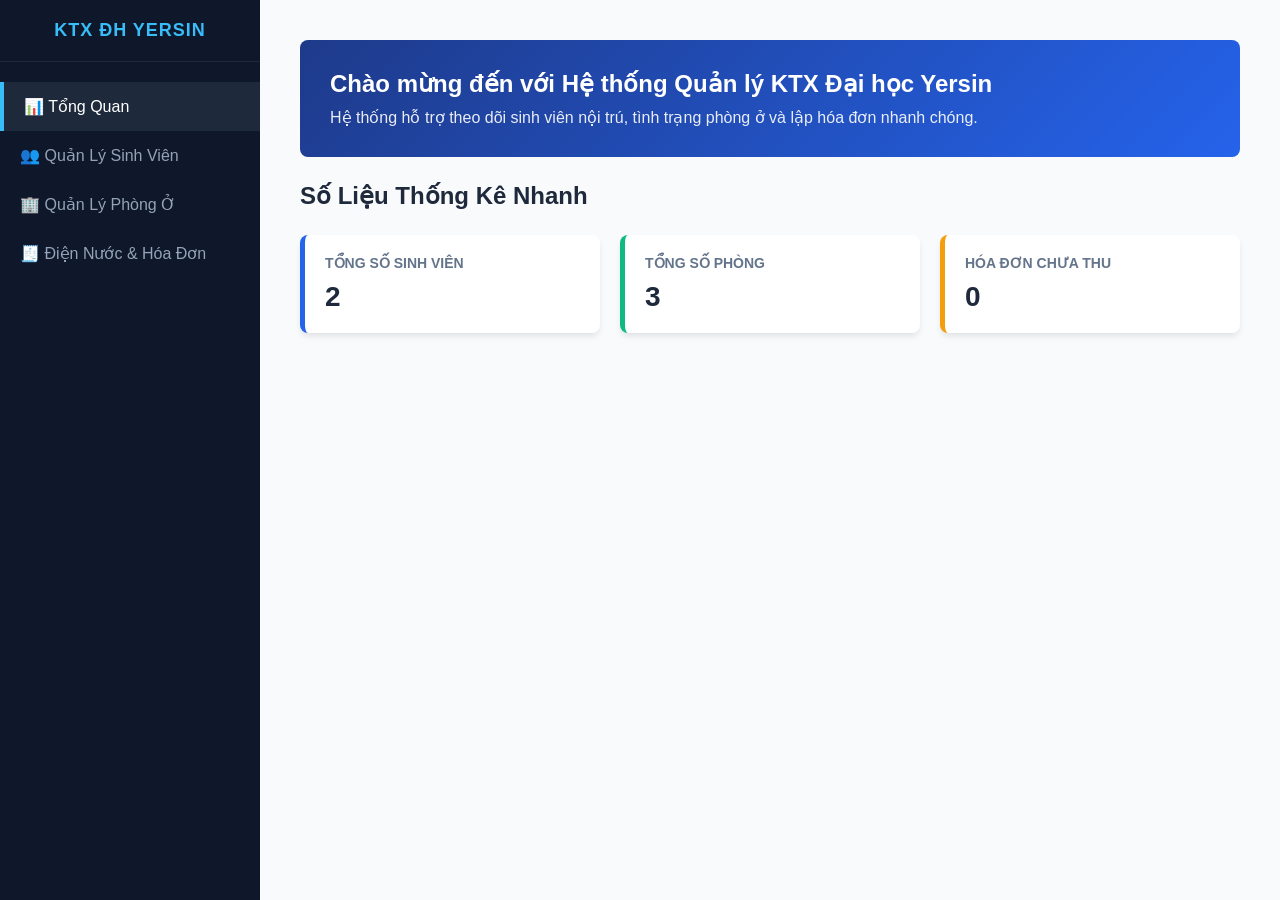
==== index.html @ ff1f4ce4 "giao dien ktx phien ban dau" ====
<!DOCTYPE html>
<html lang="vi">
<head>
    <meta charset="UTF-8">
    <meta name="viewport" content="width=device-width, initial-scale=1.0">
    <title>KTX Yersin - Tổng Quan Hệ Thống</title>
    <link rel="stylesheet" href="css/style.css">
    <style>
        .dashboard-grid {
            display: grid;
            grid-template-columns: repeat(auto-fit, minmax(250px, 1fr));
            gap: 20px;
            margin-top: 20px;
        }
        .card {
            background: #fff;
            padding: 20px;
            border-radius: 8px;
            box-shadow: 0 4px 6px -1px rgba(0, 0, 0, 0.1);
            border-left: 5px solid #2563eb;
        }
        .card-room { border-left-color: #10b981; }
        .card-bill { border-left-color: #f59e0b; }
        .card h3 { color: #64748b; font-size: 14px; text-transform: uppercase; margin-bottom: 10px; }
        .card p { font-size: 28px; font-weight: bold; color: #1e293b; }
        .welcome-box {
            background: linear-gradient(135deg, #1e3a8a, #2563eb);
            color: white;
            padding: 30px;
            border-radius: 8px;
            margin-bottom: 25px;
        }
    </style>
</head>
<body>

    <div class="sidebar">
        <div class="logo">
            <h3>KTX ĐH YERSIN</h3>
        </div>
        <ul>
            <li><a href="index.html" class="active">📊 Tổng Quan</a></li>
            <li><a href="sinhvien.html">👥 Quản Lý Sinh Viên</a></li>
            <li><a href="phong.html">🏢 Quản Lý Phòng Ở</a></li>
            <li><a href="hoadon.html">🧾 Điện Nước & Hóa Đơn</a></li>
        </ul>
    </div>

    <div class="main-content">
        <div class="welcome-box">
            <h2>Chào mừng đến với Hệ thống Quản lý KTX Đại học Yersin</h2>
            <p style="margin-top: 10px; opacity: 0.9;">Hệ thống hỗ trợ theo dõi sinh viên nội trú, tình trạng phòng ở và lập hóa đơn nhanh chóng.</p>
        </div>

        <div class="header">
            <h2>Số Liệu Thống Kê Nhanh</h2>
        </div>

        <div class="dashboard-grid">
            <div class="card">
                <h3>Tổng số sinh viên</h3>
                <p id="total-students">2</p>
            </div>
            <div class="card card-room">
                <h3>Tổng số phòng</h3>
                <p id="total-rooms">3</p>
            </div>
            <div class="card card-bill">
                <h3>Hóa đơn chưa thu</h3>
                <p id="unpaid-bills">1</p>
            </div>
        </div>
    </div>

    <script>
        // Đoạn code nhỏ tự động lấy số liệu từ LocalStorage hiển thị lên màn hình chính
        window.onload = function() {
            const sv = JSON.parse(localStorage.getItem("sinhVienData")) || [];
            const phong = JSON.parse(localStorage.getItem("phongData")) || [];
            const hoadon = JSON.parse(localStorage.getItem("hoaDonData")) || [];
            
            if(sv.length > 0) document.getElementById("total-students").innerText = sv.length;
            if(phong.length > 0) document.getElementById("total-rooms").innerText = phong.length;
            
            const unpaid = hoadon.filter(b => b.trangThai === "Chưa thanh toán").length;
            document.getElementById("unpaid-bills").innerText = unpaid;
        }
    </script>
</body>
</html>
---- css/style.css ----
/* Khởi tạo font chữ và định dạng cơ bản */
* {
    margin: 0;
    padding: 0;
    box-sizing: border-box;
    font-family: 'Segoe UI', Tahoma, Geneva, Verdana, sans-serif;
}

body {
    background-color: #f8fafc;
    color: #334155;
    display: flex;
}

/* 🏢 THIẾT KẾ SIDEBAR (THANH ĐIỀU HƯỚNG BÊN TRÁI) */
.sidebar {
    width: 260px;
    height: 100vh;
    background-color: #0f172a; /* Màu xanh đen sang trọng */
    color: #fff;
    position: fixed;
    top: 0;
    left: 0;
    padding: 20px 0;
}

.sidebar .logo {
    padding: 0 20px 20px 20px;
    border-bottom: 1px solid #1e293b;
    text-align: center;
}

.sidebar .logo h3 {
    font-size: 18px;
    letter-spacing: 1px;
    color: #38bdf8;
}

.sidebar ul {
    list-style: none;
    margin-top: 20px;
}

.sidebar ul li a {
    display: block;
    padding: 15px 20px;
    color: #94a3b8;
    text-decoration: none;
    font-weight: 500;
    transition: all 0.3s;
}

.sidebar ul li a:hover, 
.sidebar ul li a.active {
    color: #fff;
    background-color: #1e293b;
    border-left: 4px solid #38bdf8;
}

/* 🖥️ VÙNG NỘI DUNG CHÍNH (BÊN PHẢI) */
.main-content {
    margin-left: 260px; /* Nhường chỗ cho sidebar */
    padding: 40px;
    width: calc(100% - 260px);
    min-height: 100vh;
}

.header {
    margin-bottom: 25px;
}

.header h2 {
    font-size: 24px;
    color: #1e293b;
}

.header p {
    font-size: 14px;
    color: #64748b;
    margin-top: 5px;
}

/* 📊 THIẾT KẾ BẢNG DỮ LIỆU CHUẨN HIỆN ĐẠI */
.table-container {
    background: #fff;
    padding: 20px;
    border-radius: 8px;
    box-shadow: 0 4px 6px -1px rgba(0, 0, 0, 0.1);
}

.table-container h3 {
    margin-bottom: 15px;
    color: #1e293b;
}

table {
    width: 100%;
    border-collapse: collapse;
    margin-top: 10px;
    background: #fff;
}

th, td {
    padding: 12px 15px;
    text-align: left;
    border-bottom: 1px solid #e2e8f0;
}

th {
    background-color: #f1f5f9;
    color: #475569;
    font-weight: 600;
}

tr:hover {
    background-color: #f8fafc;
}

/* Ô nhập liệu tinh chỉnh chung */
input[type="text"], 
input[type="number"], 
input[type="month"], 
select {
    outline: none;
    transition: border-color 0.2s;
}

input:focus, select:focus {
    border-color: #38bdf8 !important;
    box-shadow: 0 0 0 3px rgba(56, 189, 248, 0.2);
}
/* 📱 TỐI ƯU GIAO DIỆN CHO ĐIỆN THOẠI (RESPONSIVE) */
@media (max-width: 768px) {
    body {
        flex-direction: column; /* Chuyển từ hàng ngang sang hàng dọc */
    }

    /* Đưa thanh menu lên trên cùng thay vì nằm bên trái */
    .sidebar {
        width: 100%;
        height: auto;
        position: relative;
        padding: 15px 0;
    }

    .sidebar ul {
        display: flex;
        flex-wrap: wrap;
        justify-content: center;
        margin-top: 10px;
    }

    .sidebar ul li a {
        padding: 8px 12px;
        font-size: 13px;
        border-left: none;
    }
    
    .sidebar ul li a:hover, 
    .sidebar ul li a.active {
        border-left: none;
        border-bottom: 3px solid #38bdf8; /* Đổi vạch xanh sang cạnh dưới */
    }

    /* Đẩy vùng nội dung rộng ra hết cỡ */
    .main-content {
        margin-left: 0;
        width: 100%;
        padding: 15px;
    }

    /* Các form nhập liệu xếp dọc lại cho dễ bấm */
    .form-group {
        display: block;
        margin-right: 0;
        width: 100%;
    }

    .form-group input, 
    .form-group select {
        width: 100% !important;
    }

    .btn-add {
        width: 100%;
        margin-top: 10px;
    }

    /* Giúp bảng dữ liệu có thể cuộn ngang nếu quá dài, không bị tràn màn hình */
    .table-container {
        overflow-x: auto;
    }
    
    table {
        min-width: 500px;
    }
}
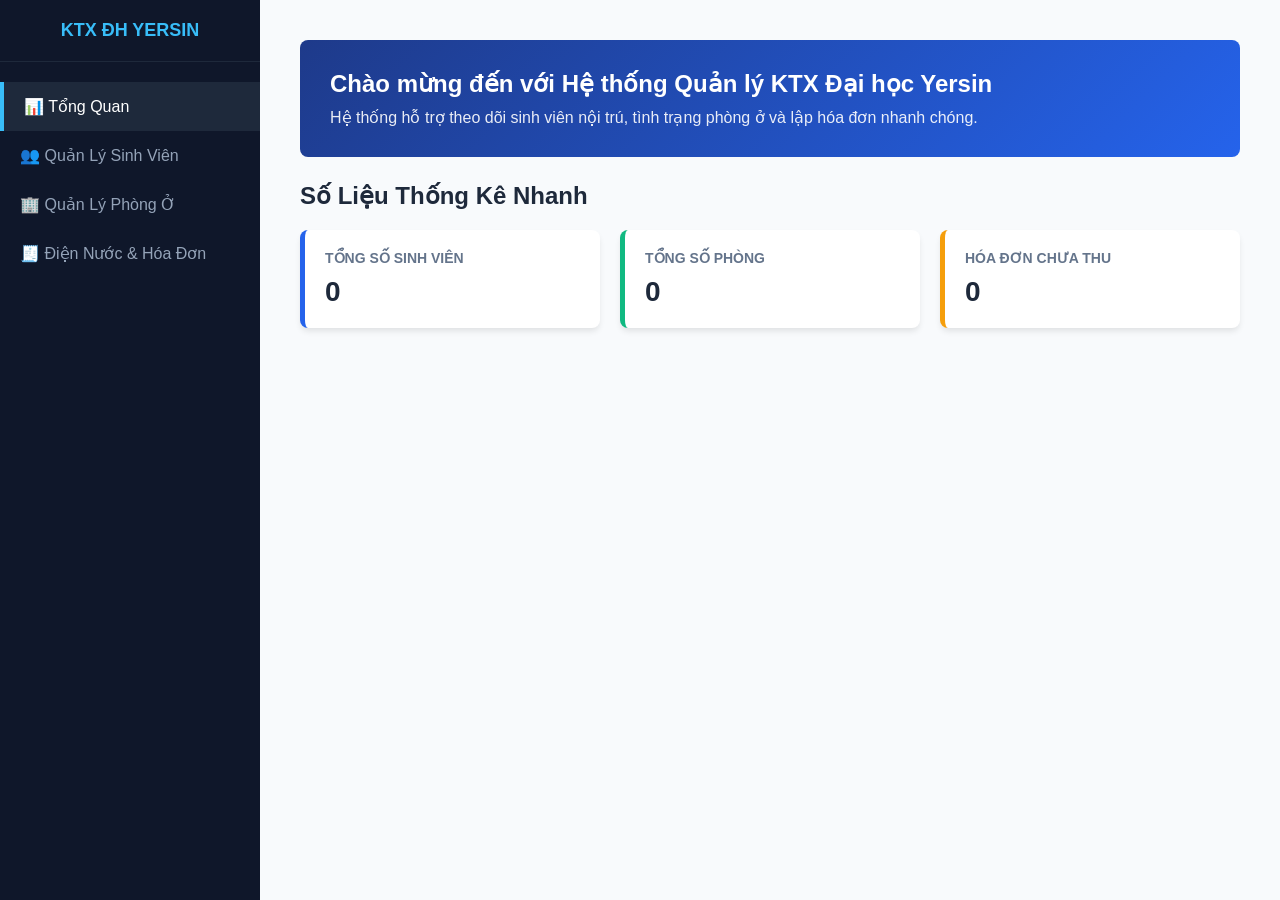
==== commit 1536ad6f: "tu dong cap nhat so thanh vien trong phong" ====
--- a/index.html
+++ b/index.html
@@ -33,11 +33,8 @@
     </style>
 </head>
 <body>
-
     <div class="sidebar">
-        <div class="logo">
-            <h3>KTX ĐH YERSIN</h3>
-        </div>
+        <div class="logo"><h3>KTX ĐH YERSIN</h3></div>
         <ul>
             <li><a href="index.html" class="active">📊 Tổng Quan</a></li>
             <li><a href="sinhvien.html">👥 Quản Lý Sinh Viên</a></li>
@@ -45,45 +42,35 @@
             <li><a href="hoadon.html">🧾 Điện Nước & Hóa Đơn</a></li>
         </ul>
     </div>
-
     <div class="main-content">
         <div class="welcome-box">
             <h2>Chào mừng đến với Hệ thống Quản lý KTX Đại học Yersin</h2>
             <p style="margin-top: 10px; opacity: 0.9;">Hệ thống hỗ trợ theo dõi sinh viên nội trú, tình trạng phòng ở và lập hóa đơn nhanh chóng.</p>
         </div>
-
-        <div class="header">
-            <h2>Số Liệu Thống Kê Nhanh</h2>
-        </div>
-
+        <div class="header"><h2>Số Liệu Thống Kê Nhanh</h2></div>
         <div class="dashboard-grid">
             <div class="card">
                 <h3>Tổng số sinh viên</h3>
-                <p id="total-students">2</p>
+                <p id="total-students">0</p>
             </div>
             <div class="card card-room">
                 <h3>Tổng số phòng</h3>
-                <p id="total-rooms">3</p>
+                <p id="total-rooms">0</p>
             </div>
             <div class="card card-bill">
                 <h3>Hóa đơn chưa thu</h3>
-                <p id="unpaid-bills">1</p>
+                <p id="unpaid-bills">0</p>
             </div>
         </div>
     </div>
-
     <script>
-        // Đoạn code nhỏ tự động lấy số liệu từ LocalStorage hiển thị lên màn hình chính
         window.onload = function() {
             const sv = JSON.parse(localStorage.getItem("sinhVienData")) || [];
             const phong = JSON.parse(localStorage.getItem("phongData")) || [];
             const hoadon = JSON.parse(localStorage.getItem("hoaDonData")) || [];
-            
-            if(sv.length > 0) document.getElementById("total-students").innerText = sv.length;
-            if(phong.length > 0) document.getElementById("total-rooms").innerText = phong.length;
-            
-            const unpaid = hoadon.filter(b => b.trangThai === "Chưa thanh toán").length;
-            document.getElementById("unpaid-bills").innerText = unpaid;
+            document.getElementById("total-students").innerText = sv.length;
+            document.getElementById("total-rooms").innerText = phong.length;
+            document.getElementById("unpaid-bills").innerText = hoadon.filter(b => b.trangThai === "Chưa thanh toán").length;
         }
     </script>
 </body>
--- a/css/style.css
+++ b/css/style.css
@@ -1,4 +1,3 @@
-/* Khởi tạo font chữ và định dạng cơ bản */
 * {
     margin: 0;
     padding: 0;
@@ -12,16 +11,17 @@
     display: flex;
 }
 
-/* 🏢 THIẾT KẾ SIDEBAR (THANH ĐIỀU HƯỚNG BÊN TRÁI) */
+/* 🏢 SIDEBAR TRÊN PC */
 .sidebar {
     width: 260px;
     height: 100vh;
-    background-color: #0f172a; /* Màu xanh đen sang trọng */
+    background-color: #0f172a;
     color: #fff;
     position: fixed;
     top: 0;
     left: 0;
     padding: 20px 0;
+    z-index: 100;
 }
 
 .sidebar .logo {
@@ -31,15 +31,11 @@
 }
 
 .sidebar .logo h3 {
+    color: #38bdf8;
     font-size: 18px;
-    letter-spacing: 1px;
-    color: #38bdf8;
 }
 
-.sidebar ul {
-    list-style: none;
-    margin-top: 20px;
-}
+.sidebar ul { list-style: none; margin-top: 20px; }
 
 .sidebar ul li a {
     display: block;
@@ -57,30 +53,17 @@
     border-left: 4px solid #38bdf8;
 }
 
-/* 🖥️ VÙNG NỘI DUNG CHÍNH (BÊN PHẢI) */
+/* 🖥️ NỘI DUNG CHÍNH TRÊN PC */
 .main-content {
-    margin-left: 260px; /* Nhường chỗ cho sidebar */
+    margin-left: 260px;
     padding: 40px;
     width: calc(100% - 260px);
     min-height: 100vh;
 }
 
-.header {
-    margin-bottom: 25px;
-}
+.header h2 { font-size: 24px; color: #1e293b; }
+.header p { font-size: 14px; color: #64748b; margin-top: 5px; }
 
-.header h2 {
-    font-size: 24px;
-    color: #1e293b;
-}
-
-.header p {
-    font-size: 14px;
-    color: #64748b;
-    margin-top: 5px;
-}
-
-/* 📊 THIẾT KẾ BẢNG DỮ LIỆU CHUẨN HIỆN ĐẠI */
 .table-container {
     background: #fff;
     padding: 20px;
@@ -88,110 +71,36 @@
     box-shadow: 0 4px 6px -1px rgba(0, 0, 0, 0.1);
 }
 
-.table-container h3 {
-    margin-bottom: 15px;
-    color: #1e293b;
-}
-
 table {
     width: 100%;
     border-collapse: collapse;
     margin-top: 10px;
-    background: #fff;
 }
 
-th, td {
-    padding: 12px 15px;
-    text-align: left;
-    border-bottom: 1px solid #e2e8f0;
-}
+th, td { padding: 12px 15px; text-align: left; border-bottom: 1px solid #e2e8f0; }
+th { background-color: #f1f5f9; color: #475569; font-weight: 600; }
+tr:hover { background-color: #f8fafc; }
 
-th {
-    background-color: #f1f5f9;
-    color: #475569;
-    font-weight: 600;
-}
-
-tr:hover {
-    background-color: #f8fafc;
-}
-
-/* Ô nhập liệu tinh chỉnh chung */
-input[type="text"], 
-input[type="number"], 
-input[type="month"], 
-select {
+input[type="text"], input[type="number"], input[type="month"], select {
     outline: none;
     transition: border-color 0.2s;
 }
-
 input:focus, select:focus {
     border-color: #38bdf8 !important;
     box-shadow: 0 0 0 3px rgba(56, 189, 248, 0.2);
 }
-/* 📱 TỐI ƯU GIAO DIỆN CHO ĐIỆN THOẠI (RESPONSIVE) */
+
+/* 📱 TỐI ƯU CHO ĐIỆN THOẠI (RESPONSIVE) */
 @media (max-width: 768px) {
-    body {
-        flex-direction: column; /* Chuyển từ hàng ngang sang hàng dọc */
-    }
-
-    /* Đưa thanh menu lên trên cùng thay vì nằm bên trái */
-    .sidebar {
-        width: 100%;
-        height: auto;
-        position: relative;
-        padding: 15px 0;
-    }
-
-    .sidebar ul {
-        display: flex;
-        flex-wrap: wrap;
-        justify-content: center;
-        margin-top: 10px;
-    }
-
-    .sidebar ul li a {
-        padding: 8px 12px;
-        font-size: 13px;
-        border-left: none;
-    }
-    
-    .sidebar ul li a:hover, 
-    .sidebar ul li a.active {
-        border-left: none;
-        border-bottom: 3px solid #38bdf8; /* Đổi vạch xanh sang cạnh dưới */
-    }
-
-    /* Đẩy vùng nội dung rộng ra hết cỡ */
-    .main-content {
-        margin-left: 0;
-        width: 100%;
-        padding: 15px;
-    }
-
-    /* Các form nhập liệu xếp dọc lại cho dễ bấm */
-    .form-group {
-        display: block;
-        margin-right: 0;
-        width: 100%;
-    }
-
-    .form-group input, 
-    .form-group select {
-        width: 100% !important;
-    }
-
-    .btn-add {
-        width: 100%;
-        margin-top: 10px;
-    }
-
-    /* Giúp bảng dữ liệu có thể cuộn ngang nếu quá dài, không bị tràn màn hình */
-    .table-container {
-        overflow-x: auto;
-    }
-    
-    table {
-        min-width: 500px;
-    }
+    body { flex-direction: column; }
+    .sidebar { width: 100%; height: auto; position: relative; padding: 15px 0; }
+    .sidebar ul { display: flex; flex-wrap: wrap; justify-content: center; margin-top: 10px; }
+    .sidebar ul li a { padding: 8px 12px; font-size: 13px; border-left: none; }
+    .sidebar ul li a:hover, .sidebar ul li a.active { border-left: none; border-bottom: 3px solid #38bdf8; }
+    .main-content { margin-left: 0; width: 100%; padding: 15px; }
+    .form-group { display: block; margin-right: 0; width: 100%; }
+    .form-group input, .form-group select { width: 100% !important; }
+    .btn-add { width: 100%; margin-top: 10px; }
+    .table-container { overflow-x: auto; }
+    table { min-width: 500px; }
 }
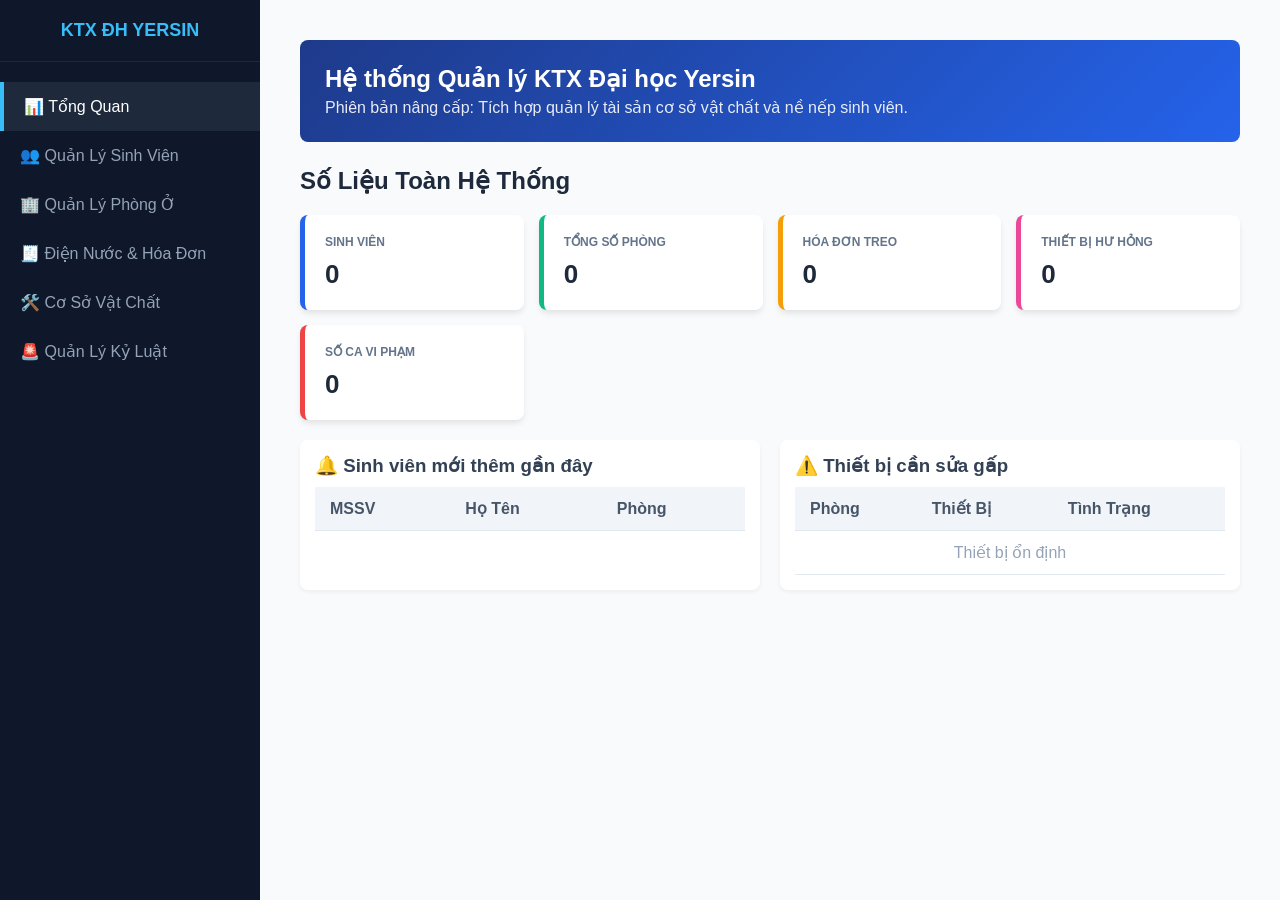
==== commit fd21b2e3: "chia nho cac muc va nang cap chuc nang quan ly ktx" ====
--- a/index.html
+++ b/index.html
@@ -6,30 +6,17 @@
     <title>KTX Yersin - Tổng Quan Hệ Thống</title>
     <link rel="stylesheet" href="css/style.css">
     <style>
-        .dashboard-grid {
-            display: grid;
-            grid-template-columns: repeat(auto-fit, minmax(250px, 1fr));
-            gap: 20px;
-            margin-top: 20px;
-        }
-        .card {
-            background: #fff;
-            padding: 20px;
-            border-radius: 8px;
-            box-shadow: 0 4px 6px -1px rgba(0, 0, 0, 0.1);
-            border-left: 5px solid #2563eb;
-        }
+        .dashboard-grid { display: grid; grid-template-columns: repeat(auto-fit, minmax(200px, 1fr)); gap: 15px; margin-top: 20px; }
+        .card { background: #fff; padding: 20px; border-radius: 8px; box-shadow: 0 4px 6px -1px rgba(0,0,0,0.1); border-left: 5px solid #2563eb; }
         .card-room { border-left-color: #10b981; }
         .card-bill { border-left-color: #f59e0b; }
-        .card h3 { color: #64748b; font-size: 14px; text-transform: uppercase; margin-bottom: 10px; }
-        .card p { font-size: 28px; font-weight: bold; color: #1e293b; }
-        .welcome-box {
-            background: linear-gradient(135deg, #1e3a8a, #2563eb);
-            color: white;
-            padding: 30px;
-            border-radius: 8px;
-            margin-bottom: 25px;
-        }
+        .card-asset { border-left-color: #ec4899; }
+        .card-violation { border-left-color: #ef4444; }
+        .card h3 { color: #64748b; font-size: 12px; text-transform: uppercase; margin-bottom: 10px; }
+        .card p { font-size: 26px; font-weight: bold; color: #1e293b; }
+        .welcome-box { background: linear-gradient(135deg, #1e3a8a, #2563eb); color: white; padding: 25px; border-radius: 8px; margin-bottom: 25px; }
+        .flex-container { display: flex; gap: 20px; margin-top: 20px; flex-wrap: wrap; }
+        .sub-table { flex: 1; min-width: 300px; background: white; padding: 15px; border-radius: 8px; box-shadow: 0 2px 4px rgba(0,0,0,0.05); }
     </style>
 </head>
 <body>
@@ -40,26 +27,37 @@
             <li><a href="sinhvien.html">👥 Quản Lý Sinh Viên</a></li>
             <li><a href="phong.html">🏢 Quản Lý Phòng Ở</a></li>
             <li><a href="hoadon.html">🧾 Điện Nước & Hóa Đơn</a></li>
+            <li><a href="taisan.html">🛠️ Cơ Sở Vật Chất</a></li>
+            <li><a href="kyluat.html">🚨 Quản Lý Kỷ Luật</a></li>
         </ul>
     </div>
     <div class="main-content">
         <div class="welcome-box">
-            <h2>Chào mừng đến với Hệ thống Quản lý KTX Đại học Yersin</h2>
-            <p style="margin-top: 10px; opacity: 0.9;">Hệ thống hỗ trợ theo dõi sinh viên nội trú, tình trạng phòng ở và lập hóa đơn nhanh chóng.</p>
+            <h2>Hệ thống Quản lý KTX Đại học Yersin</h2>
+            <p style="margin-top: 5px; opacity: 0.9;">Phiên bản nâng cấp: Tích hợp quản lý tài sản cơ sở vật chất và nề nếp sinh viên.</p>
         </div>
-        <div class="header"><h2>Số Liệu Thống Kê Nhanh</h2></div>
+        <div class="header"><h2>Số Liệu Toàn Hệ Thống</h2></div>
         <div class="dashboard-grid">
-            <div class="card">
-                <h3>Tổng số sinh viên</h3>
-                <p id="total-students">0</p>
+            <div class="card"><h3>Sinh Viên</h3><p id="total-students">0</p></div>
+            <div class="card card-room"><h3>Tổng Số Phòng</h3><p id="total-rooms">0</p></div>
+            <div class="card card-bill"><h3>Hóa Đơn Treo</h3><p id="unpaid-bills">0</p></div>
+            <div class="card card-asset"><h3>Thiết Bị Hư Hỏng</h3><p id="broken-assets">0</p></div>
+            <div class="card card-violation"><h3>Số Ca Vi Phạm</h3><p id="total-violations">0</p></div>
+        </div>
+        <div class="flex-container">
+            <div class="sub-table">
+                <h3>🔔 Sinh viên mới thêm gần đây</h3>
+                <table>
+                    <thead><tr><th>MSSV</th><th>Họ Tên</th><th>Phòng</th></tr></thead>
+                    <tbody id="recent-students"></tbody>
+                </table>
             </div>
-            <div class="card card-room">
-                <h3>Tổng số phòng</h3>
-                <p id="total-rooms">0</p>
-            </div>
-            <div class="card card-bill">
-                <h3>Hóa đơn chưa thu</h3>
-                <p id="unpaid-bills">0</p>
+            <div class="sub-table">
+                <h3>⚠️ Thiết bị cần sửa gấp</h3>
+                <table>
+                    <thead><tr><th>Phòng</th><th>Thiết Bị</th><th>Tình Trạng</th></tr></thead>
+                    <tbody id="recent-assets"></tbody>
+                </table>
             </div>
         </div>
     </div>
@@ -68,9 +66,28 @@
             const sv = JSON.parse(localStorage.getItem("sinhVienData")) || [];
             const phong = JSON.parse(localStorage.getItem("phongData")) || [];
             const hoadon = JSON.parse(localStorage.getItem("hoaDonData")) || [];
+            const taisan = JSON.parse(localStorage.getItem("taiSanData")) || [];
+            const kyluat = JSON.parse(localStorage.getItem("kyLuatData")) || [];
+
             document.getElementById("total-students").innerText = sv.length;
             document.getElementById("total-rooms").innerText = phong.length;
             document.getElementById("unpaid-bills").innerText = hoadon.filter(b => b.trangThai === "Chưa thanh toán").length;
+            document.getElementById("broken-assets").innerText = taisan.filter(t => t.tinhTrang === "Hỏng / Cần sửa").length;
+            document.getElementById("total-violations").innerText = kyluat.length;
+
+            // Hiển thị 3 sinh viên mới nhất
+            const recentSvBody = document.getElementById("recent-students");
+            sv.slice(-3).reverse().forEach(s => {
+                recentSvBody.innerHTML += `<tr><td>${s.mssv}</td><td>${s.hoTen}</td><td><b>${s.maPhong}</b></td></tr>`;
+            });
+
+            // Hiển thị thiết bị hỏng
+            const recentAssetBody = document.getElementById("recent-assets");
+            const hongs = taisan.filter(t => t.tinhTrang === "Hỏng / Cần sửa");
+            if(hongs.length === 0) recentAssetBody.innerHTML = "<tr><td colspan='3' style='text-align:center;color:#94a3b8;'>Thiết bị ổn định</td></tr>";
+            hongs.slice(0, 3).forEach(t => {
+                recentAssetBody.innerHTML += `<tr><td><b>${t.maPhong}</b></td><td>${t.tenThietBi}</td><td style='color:red;'>${t.tinhTrang}</td></tr>`;
+            });
         }
     </script>
 </body>
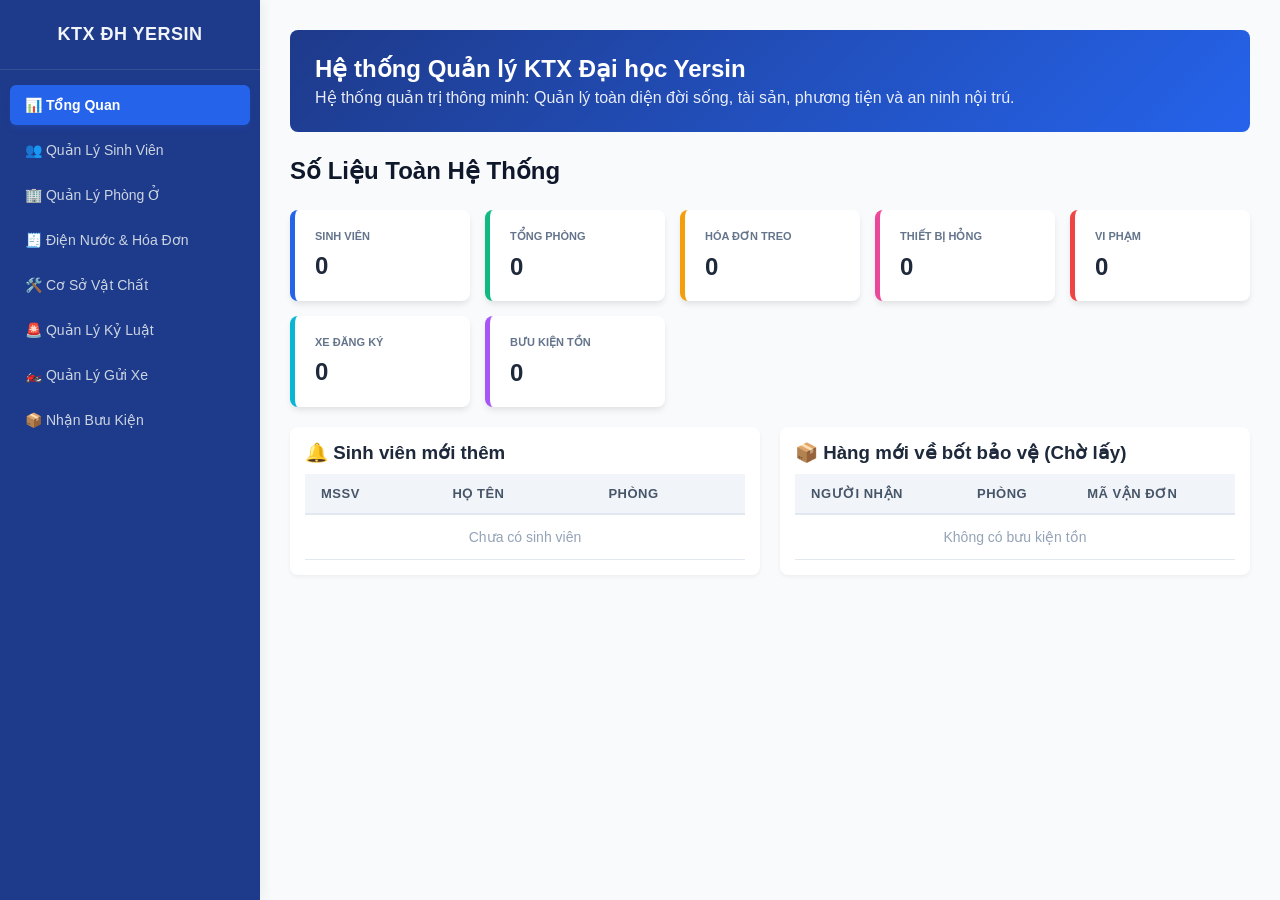
==== commit 3a55e8aa: "hoan thanh dong bo 100% toan bo 8 muc chuc nang ktx" ====
--- a/index.html
+++ b/index.html
@@ -6,14 +6,16 @@
     <title>KTX Yersin - Tổng Quan Hệ Thống</title>
     <link rel="stylesheet" href="css/style.css">
     <style>
-        .dashboard-grid { display: grid; grid-template-columns: repeat(auto-fit, minmax(200px, 1fr)); gap: 15px; margin-top: 20px; }
+        .dashboard-grid { display: grid; grid-template-columns: repeat(auto-fit, minmax(180px, 1fr)); gap: 15px; margin-top: 20px; }
         .card { background: #fff; padding: 20px; border-radius: 8px; box-shadow: 0 4px 6px -1px rgba(0,0,0,0.1); border-left: 5px solid #2563eb; }
         .card-room { border-left-color: #10b981; }
         .card-bill { border-left-color: #f59e0b; }
         .card-asset { border-left-color: #ec4899; }
         .card-violation { border-left-color: #ef4444; }
-        .card h3 { color: #64748b; font-size: 12px; text-transform: uppercase; margin-bottom: 10px; }
-        .card p { font-size: 26px; font-weight: bold; color: #1e293b; }
+        .card-bike { border-left-color: #06b6d4; }
+        .card-parcel { border-left-color: #a855f7; }
+        .card h3 { color: #64748b; font-size: 11px; text-transform: uppercase; margin-bottom: 10px; }
+        .card p { font-size: 24px; font-weight: bold; color: #1e293b; }
         .welcome-box { background: linear-gradient(135deg, #1e3a8a, #2563eb); color: white; padding: 25px; border-radius: 8px; margin-bottom: 25px; }
         .flex-container { display: flex; gap: 20px; margin-top: 20px; flex-wrap: wrap; }
         .sub-table { flex: 1; min-width: 300px; background: white; padding: 15px; border-radius: 8px; box-shadow: 0 2px 4px rgba(0,0,0,0.05); }
@@ -29,38 +31,47 @@
             <li><a href="hoadon.html">🧾 Điện Nước & Hóa Đơn</a></li>
             <li><a href="taisan.html">🛠️ Cơ Sở Vật Chất</a></li>
             <li><a href="kyluat.html">🚨 Quản Lý Kỷ Luật</a></li>
+            <li><a href="guixe.html">🏍️ Quản Lý Gửi Xe</a></li>
+            <li><a href="buukien.html">📦 Nhận Bưu Kiện</a></li>
         </ul>
     </div>
+
     <div class="main-content">
         <div class="welcome-box">
             <h2>Hệ thống Quản lý KTX Đại học Yersin</h2>
-            <p style="margin-top: 5px; opacity: 0.9;">Phiên bản nâng cấp: Tích hợp quản lý tài sản cơ sở vật chất và nề nếp sinh viên.</p>
+            <p style="margin-top: 5px; opacity: 0.9;">Hệ thống quản trị thông minh: Quản lý toàn diện đời sống, tài sản, phương tiện và an ninh nội trú.</p>
         </div>
+
         <div class="header"><h2>Số Liệu Toàn Hệ Thống</h2></div>
+        
         <div class="dashboard-grid">
             <div class="card"><h3>Sinh Viên</h3><p id="total-students">0</p></div>
-            <div class="card card-room"><h3>Tổng Số Phòng</h3><p id="total-rooms">0</p></div>
+            <div class="card card-room"><h3>Tổng Phòng</h3><p id="total-rooms">0</p></div>
             <div class="card card-bill"><h3>Hóa Đơn Treo</h3><p id="unpaid-bills">0</p></div>
-            <div class="card card-asset"><h3>Thiết Bị Hư Hỏng</h3><p id="broken-assets">0</p></div>
-            <div class="card card-violation"><h3>Số Ca Vi Phạm</h3><p id="total-violations">0</p></div>
+            <div class="card card-asset"><h3>Thiết Bị Hỏng</h3><p id="broken-assets">0</p></div>
+            <div class="card card-violation"><h3>Vi Phạm</h3><p id="total-violations">0</p></div>
+            <div class="card card-bike"><h3>Xe Đăng Ký</h3><p id="total-bikes">0</p></div>
+            <div class="card card-parcel"><h3>Bưu Kiện Tồn</h3><p id="pending-parcels">0</p></div>
         </div>
+
         <div class="flex-container">
             <div class="sub-table">
-                <h3>🔔 Sinh viên mới thêm gần đây</h3>
+                <h3>🔔 Sinh viên mới thêm</h3>
                 <table>
                     <thead><tr><th>MSSV</th><th>Họ Tên</th><th>Phòng</th></tr></thead>
                     <tbody id="recent-students"></tbody>
                 </table>
             </div>
             <div class="sub-table">
-                <h3>⚠️ Thiết bị cần sửa gấp</h3>
+                <h3>📦 Hàng mới về bốt bảo vệ (Chờ lấy)</h3>
                 <table>
-                    <thead><tr><th>Phòng</th><th>Thiết Bị</th><th>Tình Trạng</th></tr></thead>
-                    <tbody id="recent-assets"></tbody>
+                    <thead><tr><th>Người Nhận</th><th>Phòng</th><th>Mã Vận Đơn</th></tr></thead>
+                    <tbody id="current-parcels"></tbody>
                 </table>
             </div>
         </div>
     </div>
+
     <script>
         window.onload = function() {
             const sv = JSON.parse(localStorage.getItem("sinhVienData")) || [];
@@ -68,26 +79,38 @@
             const hoadon = JSON.parse(localStorage.getItem("hoaDonData")) || [];
             const taisan = JSON.parse(localStorage.getItem("taiSanData")) || [];
             const kyluat = JSON.parse(localStorage.getItem("kyLuatData")) || [];
+            const xe = JSON.parse(localStorage.getItem("guiXeData")) || [];
+            const buukien = JSON.parse(localStorage.getItem("buuKienData")) || [];
 
+            // Gán số lượng lên các thẻ card
             document.getElementById("total-students").innerText = sv.length;
             document.getElementById("total-rooms").innerText = phong.length;
             document.getElementById("unpaid-bills").innerText = hoadon.filter(b => b.trangThai === "Chưa thanh toán").length;
             document.getElementById("broken-assets").innerText = taisan.filter(t => t.tinhTrang === "Hỏng / Cần sửa").length;
             document.getElementById("total-violations").innerText = kyluat.length;
+            document.getElementById("total-bikes").innerText = xe.length;
+            document.getElementById("pending-parcels").innerText = buukien.filter(p => p.trangThai === "Chờ lấy").length;
 
-            // Hiển thị 3 sinh viên mới nhất
+            // Hiển thị nhanh 3 sinh viên mới nhất
             const recentSvBody = document.getElementById("recent-students");
-            sv.slice(-3).reverse().forEach(s => {
-                recentSvBody.innerHTML += `<tr><td>${s.mssv}</td><td>${s.hoTen}</td><td><b>${s.maPhong}</b></td></tr>`;
-            });
+            if(sv.length === 0) {
+                recentSvBody.innerHTML = "<tr><td colspan='3' style='text-align:center;color:#94a3b8;'>Chưa có sinh viên</td></tr>";
+            } else {
+                sv.slice(-3).reverse().forEach(s => {
+                    recentSvBody.innerHTML += `<tr><td>${s.mssv}</td><td>${s.hoTen}</td><td><b>${s.maPhong}</b></td></tr>`;
+                });
+            }
 
-            // Hiển thị thiết bị hỏng
-            const recentAssetBody = document.getElementById("recent-assets");
-            const hongs = taisan.filter(t => t.tinhTrang === "Hỏng / Cần sửa");
-            if(hongs.length === 0) recentAssetBody.innerHTML = "<tr><td colspan='3' style='text-align:center;color:#94a3b8;'>Thiết bị ổn định</td></tr>";
-            hongs.slice(0, 3).forEach(t => {
-                recentAssetBody.innerHTML += `<tr><td><b>${t.maPhong}</b></td><td>${t.tenThietBi}</td><td style='color:red;'>${t.tinhTrang}</td></tr>`;
-            });
+            // Hiển thị nhanh 3 bưu kiện đang chờ lấy
+            const parcelBody = document.getElementById("current-parcels");
+            const choLay = buukien.filter(p => p.trangThai === "Chờ lấy");
+            if(choLay.length === 0) {
+                parcelBody.innerHTML = "<tr><td colspan='3' style='text-align:center;color:#94a3b8;'>Không có bưu kiện tồn</td></tr>";
+            } else {
+                choLay.slice(0, 3).forEach(p => {
+                    parcelBody.innerHTML += `<tr><td><b>${p.hoTen}</b></td><td>${p.maPhong}</td><td><code>${p.maVanDon}</code></td></tr>`;
+                });
+            }
         }
     </script>
 </body>
--- a/css/style.css
+++ b/css/style.css
@@ -1,106 +1,274 @@
+
+:root {
+    --primary-color: #1e3a8a;    /* Xanh Navy đậm cho Sidebar */
+    --primary-hover: #1e40af;    /* Màu khi hover menu */
+    --accent-color: #2563eb;     /* Xanh chủ đạo nút bấm chính */
+    --bg-color: #f8fafc;         /* Nền xám nhạt dịu mắt */
+    --text-color: #1e293b;       /* Chữ xám đen hiện đại */
+    --border-color: #e2e8f0;     /* Viền kẻ bảng nhạt */
+    --sidebar-width: 260px;      /* Độ rộng menu PC */
+}
+
 * {
     margin: 0;
     padding: 0;
     box-sizing: border-box;
-    font-family: 'Segoe UI', Tahoma, Geneva, Verdana, sans-serif;
+    font-family: 'Segoe UI', Roboto, Helvetica, Arial, sans-serif;
 }
 
 body {
-    background-color: #f8fafc;
-    color: #334155;
+    background-color: var(--bg-color);
+    color: var(--text-color);
     display: flex;
-}
-
-/* 🏢 SIDEBAR TRÊN PC */
+    min-height: 100vh;
+}
+
 .sidebar {
-    width: 260px;
-    height: 100vh;
-    background-color: #0f172a;
-    color: #fff;
+    width: var(--sidebar-width);
+    background-color: var(--primary-color);
+    color: white;
     position: fixed;
     top: 0;
     left: 0;
-    padding: 20px 0;
+    bottom: 0;
     z-index: 100;
+    transition: all 0.3s ease;
+    box-shadow: 4px 0 10px rgba(0, 0, 0, 0.05);
 }
 
 .sidebar .logo {
-    padding: 0 20px 20px 20px;
-    border-bottom: 1px solid #1e293b;
+    padding: 24px 20px;
+    border-bottom: 1px solid rgba(255, 255, 255, 0.1);
     text-align: center;
 }
 
 .sidebar .logo h3 {
-    color: #38bdf8;
     font-size: 18px;
-}
-
-.sidebar ul { list-style: none; margin-top: 20px; }
+    font-weight: 700;
+    letter-spacing: 0.5px;
+    color: #f1f5f9;
+}
+
+.sidebar ul {
+    list-style: none;
+    padding: 15px 10px;
+}
+
+.sidebar ul li {
+    margin-bottom: 5px;
+}
 
 .sidebar ul li a {
-    display: block;
-    padding: 15px 20px;
-    color: #94a3b8;
+    display: flex;
+    align-items: center;
+    color: #cbd5e1;
     text-decoration: none;
+    padding: 12px 15px;
+    border-radius: 6px;
+    font-size: 14px;
     font-weight: 500;
-    transition: all 0.3s;
-}
-
-.sidebar ul li a:hover, 
+    transition: all 0.2s ease;
+}
+
+.sidebar ul li a:hover {
+    background-color: var(--primary-hover);
+    color: white;
+}
+
 .sidebar ul li a.active {
-    color: #fff;
-    background-color: #1e293b;
-    border-left: 4px solid #38bdf8;
-}
-
-/* 🖥️ NỘI DUNG CHÍNH TRÊN PC */
+    background-color: var(--accent-color);
+    color: white;
+    font-weight: 600;
+    box-shadow: 0 4px 6px -1px rgba(37, 99, 235, 0.2);
+}
+
 .main-content {
-    margin-left: 260px;
-    padding: 40px;
-    width: calc(100% - 260px);
-    min-height: 100vh;
-}
-
-.header h2 { font-size: 24px; color: #1e293b; }
-.header p { font-size: 14px; color: #64748b; margin-top: 5px; }
-
-.table-container {
-    background: #fff;
-    padding: 20px;
-    border-radius: 8px;
-    box-shadow: 0 4px 6px -1px rgba(0, 0, 0, 0.1);
-}
-
+    flex: 1;
+    margin-left: var(--sidebar-width);
+    padding: 30px;
+    min-width: 0; /* Tránh tràn layout trên flexbox */
+    transition: all 0.3s ease;
+}
+
+.header {
+    margin-bottom: 25px;
+}
+
+.header h2 {
+    font-size: 24px;
+    font-weight: 700;
+    color: #0f172a;
+}
+
+.header p {
+    color: #64748b;
+    margin-top: 4px;
+    font-size: 14px;
+}
+
+.form-container, .table-container {
+    background: #ffffff;
+    padding: 24px;
+    border-radius: 10px;
+    box-shadow: 0 1px 3px rgba(0,0,0,0.05), 0 1px 2px rgba(0,0,0,0.02);
+    margin-bottom: 25px;
+    border: 1px solid var(--border-color);
+}
+
+.form-container h3, .table-container h3 {
+    font-size: 16px;
+    font-weight: 600;
+    color: #334155;
+    margin-bottom: 15px;
+}
+
+/* Cấu trúc Table hiện đại chống tràn chữ */
 table {
     width: 100%;
     border-collapse: collapse;
     margin-top: 10px;
-}
-
-th, td { padding: 12px 15px; text-align: left; border-bottom: 1px solid #e2e8f0; }
-th { background-color: #f1f5f9; color: #475569; font-weight: 600; }
-tr:hover { background-color: #f8fafc; }
-
-input[type="text"], input[type="number"], input[type="month"], select {
+    text-align: left;
+}
+
+table th {
+    background-color: #f1f5f9;
+    color: #475569;
+    font-weight: 600;
+    font-size: 13px;
+    padding: 12px 16px;
+    border-bottom: 2px solid var(--border-color);
+    text-transform: uppercase;
+    letter-spacing: 0.5px;
+}
+
+table td {
+    padding: 14px 16px;
+    border-bottom: 1px solid var(--border-color);
+    font-size: 14px;
+    color: #334155;
+}
+
+table tbody tr:hover {
+    background-color: #f8fafc;
+}
+
+/* Các nhãn trạng thái (Badges) */
+.badge {
+    padding: 4px 8px;
+    border-radius: 4px;
+    font-weight: 600;
+    font-size: 12px;
+    display: inline-block;
+}
+.badge-waiting { background-color: #fef3c7; color: #92400e; } /* Chờ lấy - vàng */
+.badge-done { background-color: #d1fae5; color: #065f46; }    /* Đã nhận/Đã đóng - xanh lá */
+.btn {
+    display: inline-flex;
+    align-items: center;
+    justify-content: center;
+    padding: 10px 20px;
+    border: none;
+    border-radius: 6px;
+    cursor: pointer;
+    font-weight: 600;
+    font-size: 14px;
+    color: #ffffff;
+    background-color: var(--accent-color);
+    transition: background 0.2s ease;
+}
+
+.btn:hover {
+    filter: brightness(95%);
+}
+
+input, select {
+    padding: 10px 14px;
+    border: 1px solid #cbd5e1;
+    border-radius: 6px;
     outline: none;
+    font-size: 14px;
+    color: var(--text-color);
+    background-color: #fff;
     transition: border-color 0.2s;
 }
+
 input:focus, select:focus {
-    border-color: #38bdf8 !important;
-    box-shadow: 0 0 0 3px rgba(56, 189, 248, 0.2);
-}
-
-/* 📱 TỐI ƯU CHO ĐIỆN THOẠI (RESPONSIVE) */
+    border-color: var(--accent-color);
+    box-shadow: 0 0 0 3px rgba(37, 99, 235, 0.1);
+}
 @media (max-width: 768px) {
-    body { flex-direction: column; }
-    .sidebar { width: 100%; height: auto; position: relative; padding: 15px 0; }
-    .sidebar ul { display: flex; flex-wrap: wrap; justify-content: center; margin-top: 10px; }
-    .sidebar ul li a { padding: 8px 12px; font-size: 13px; border-left: none; }
-    .sidebar ul li a:hover, .sidebar ul li a.active { border-left: none; border-bottom: 3px solid #38bdf8; }
-    .main-content { margin-left: 0; width: 100%; padding: 15px; }
-    .form-group { display: block; margin-right: 0; width: 100%; }
-    .form-group input, .form-group select { width: 100% !important; }
-    .btn-add { width: 100%; margin-top: 10px; }
-    .table-container { overflow-x: auto; }
-    table { min-width: 500px; }
+    body {
+        flex-direction: column; /* Chuyển bố cục sang dọc */
+    }
+
+    /* Menu Sidebar biến thành Thanh điều hướng ngang ở trên cùng màn hình ĐT */
+    .sidebar {
+        width: 100%;
+        position: relative;
+        height: auto;
+        box-shadow: 0 2px 5px rgba(0,0,0,0.1);
+    }
+
+    .sidebar .logo {
+        padding: 15px;
+    }
+
+    /* Cuộn ngang menu nếu lướt trên điện thoại không lo tràn viền */
+    .sidebar ul {
+        display: flex;
+        overflow-x: auto;
+        padding: 10px 5px;
+        white-space: nowrap;
+        -webkit-overflow-scrolling: touch;
+    }
+
+    .sidebar ul::-webkit-scrollbar {
+        display: none; /* Ẩn thanh cuộn xấu xí trên di động */
+    }
+
+    .sidebar ul li {
+        margin-bottom: 0;
+        margin-right: 5px;
+        flex-shrink: 0;
+    }
+
+    .sidebar ul li a {
+        padding: 8px 12px;
+        font-size: 13px;
+    }
+
+    /* Đẩy phần nội dung chính xuống dưới menu di động */
+    .main-content {
+        margin-left: 0;
+        padding: 15px;
+    }
+
+    .header h2 {
+        font-size: 20px;
+    }
+
+    /* Tự động ngắt hàng các ô nhập liệu trong form trên ĐT */
+    .form-container div, 
+    .form-container style + div {
+        display: flex !important;
+        flex-direction: column !important;
+        gap: 12px !important;
+    }
+
+    .form-group, input, select, .btn {
+        width: 100% !important; /* Co giãn full màn hình điện thoại */
+        margin-right: 0 !important;
+        margin-bottom: 0 !important;
+    }
+
+    /* Chống vỡ bảng dữ liệu khi xem trên màn hình nhỏ */
+    .table-container {
+        padding: 12px;
+        overflow-x: auto; /* Tạo thanh cuộn ngang mượt cho bảng khi bị quá khổ ĐT */
+    }
+
+    table th, table td {
+        padding: 10px 8px;
+        font-size: 13px;
+    }
 }
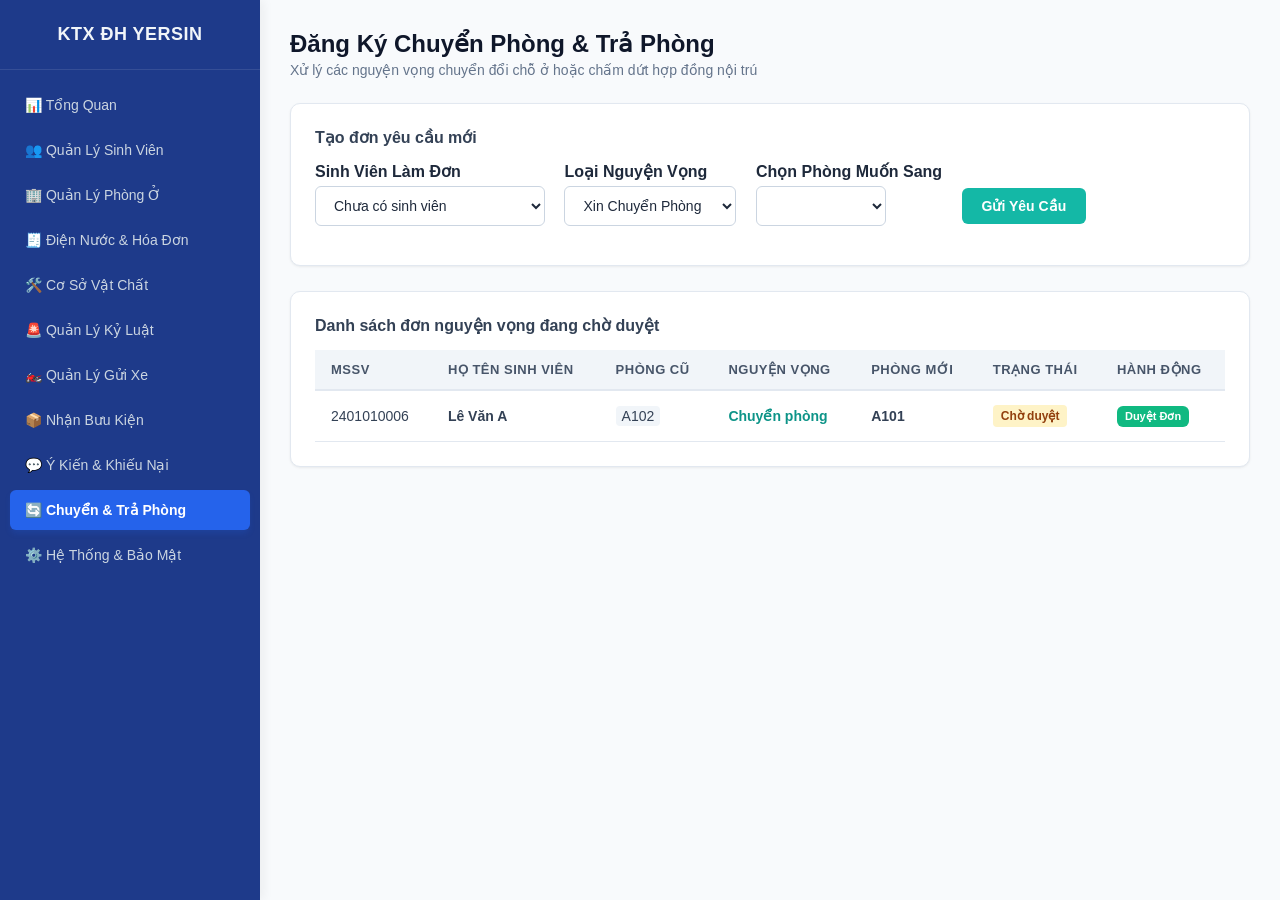
==== commit 2dd60cd8: "hoan thanh chia nho 11 muc va bao mat phan quyen log" ====
--- a/index.html
+++ b/index.html
@@ -14,6 +14,8 @@
         .card-violation { border-left-color: #ef4444; }
         .card-bike { border-left-color: #06b6d4; }
         .card-parcel { border-left-color: #a855f7; }
+        .card-complaint { border-left-color: #f43f5e; }
+        .card-move { border-left-color: #14b8a6; }
         .card h3 { color: #64748b; font-size: 11px; text-transform: uppercase; margin-bottom: 10px; }
         .card p { font-size: 24px; font-weight: bold; color: #1e293b; }
         .welcome-box { background: linear-gradient(135deg, #1e3a8a, #2563eb); color: white; padding: 25px; border-radius: 8px; margin-bottom: 25px; }
@@ -33,13 +35,16 @@
             <li><a href="kyluat.html">🚨 Quản Lý Kỷ Luật</a></li>
             <li><a href="guixe.html">🏍️ Quản Lý Gửi Xe</a></li>
             <li><a href="buukien.html">📦 Nhận Bưu Kiện</a></li>
+            <li><a href="khieunai.html">💬 Ý Kiến & Khiếu Nại</a></li>
+            <li><a href="chuyenphong.html">🔄 Chuyển & Trả Phòng</a></li>
+            <li><a href="hethong.html">⚙️ Hệ Thống & Bảo Mật</a></li>
         </ul>
     </div>
 
     <div class="main-content">
         <div class="welcome-box">
             <h2>Hệ thống Quản lý KTX Đại học Yersin</h2>
-            <p style="margin-top: 5px; opacity: 0.9;">Hệ thống quản trị thông minh: Quản lý toàn diện đời sống, tài sản, phương tiện và an ninh nội trú.</p>
+            <p style="margin-top: 5px; opacity: 0.9;">Hệ thống quản trị thông minh: Quản lý toàn diện đời sống, tài sản, phương tiện, khiếu nại và bảo mật nội trú.</p>
         </div>
 
         <div class="header"><h2>Số Liệu Toàn Hệ Thống</h2></div>
@@ -52,6 +57,8 @@
             <div class="card card-violation"><h3>Vi Phạm</h3><p id="total-violations">0</p></div>
             <div class="card card-bike"><h3>Xe Đăng Ký</h3><p id="total-bikes">0</p></div>
             <div class="card card-parcel"><h3>Bưu Kiện Tồn</h3><p id="pending-parcels">0</p></div>
+            <div class="card card-complaint"><h3>Khiếu Nại Chưa Xử Lý</h3><p id="pending-complaints">0</p></div>
+            <div class="card card-move"><h3>Yêu Cầu Chuyển Phòng</h3><p id="pending-moves">0</p></div>
         </div>
 
         <div class="flex-container">
@@ -63,10 +70,10 @@
                 </table>
             </div>
             <div class="sub-table">
-                <h3>📦 Hàng mới về bốt bảo vệ (Chờ lấy)</h3>
+                <h3>💬 Khiếu nại/Góp ý mới nhất</h3>
                 <table>
-                    <thead><tr><th>Người Nhận</th><th>Phòng</th><th>Mã Vận Đơn</th></tr></thead>
-                    <tbody id="current-parcels"></tbody>
+                    <thead><tr><th>Phòng</th><th>Nội Dung</th><th>Trạng Thái</th></tr></thead>
+                    <tbody id="recent-complaints"></tbody>
                 </table>
             </div>
         </div>
@@ -74,6 +81,14 @@
 
     <script>
         window.onload = function() {
+            // Kiểm tra phân quyền đăng nhập trước khi xem trang chủ
+            const user = JSON.parse(sessionStorage.getItem("currentUser"));
+            if(!user) {
+                alert("Vui lòng đăng nhập hệ thống!");
+                window.location.href = "hethong.html";
+                return;
+            }
+
             const sv = JSON.parse(localStorage.getItem("sinhVienData")) || [];
             const phong = JSON.parse(localStorage.getItem("phongData")) || [];
             const hoadon = JSON.parse(localStorage.getItem("hoaDonData")) || [];
@@ -81,8 +96,10 @@
             const kyluat = JSON.parse(localStorage.getItem("kyLuatData")) || [];
             const xe = JSON.parse(localStorage.getItem("guiXeData")) || [];
             const buukien = JSON.parse(localStorage.getItem("buuKienData")) || [];
+            const khieunai = JSON.parse(localStorage.getItem("khieuNaiData")) || [];
+            const chuyenphong = JSON.parse(localStorage.getItem("chuyenPhongData")) || [];
 
-            // Gán số lượng lên các thẻ card
+            // Gán số lượng
             document.getElementById("total-students").innerText = sv.length;
             document.getElementById("total-rooms").innerText = phong.length;
             document.getElementById("unpaid-bills").innerText = hoadon.filter(b => b.trangThai === "Chưa thanh toán").length;
@@ -90,8 +107,10 @@
             document.getElementById("total-violations").innerText = kyluat.length;
             document.getElementById("total-bikes").innerText = xe.length;
             document.getElementById("pending-parcels").innerText = buukien.filter(p => p.trangThai === "Chờ lấy").length;
+            document.getElementById("pending-complaints").innerText = khieunai.filter(c => c.trangThai === "Chưa xử lý").length;
+            document.getElementById("pending-moves").innerText = chuyenphong.filter(m => m.trangThai === "Chờ duyệt").length;
 
-            // Hiển thị nhanh 3 sinh viên mới nhất
+            // Render 3 sinh viên mới nhất
             const recentSvBody = document.getElementById("recent-students");
             if(sv.length === 0) {
                 recentSvBody.innerHTML = "<tr><td colspan='3' style='text-align:center;color:#94a3b8;'>Chưa có sinh viên</td></tr>";
@@ -101,14 +120,13 @@
                 });
             }
 
-            // Hiển thị nhanh 3 bưu kiện đang chờ lấy
-            const parcelBody = document.getElementById("current-parcels");
-            const choLay = buukien.filter(p => p.trangThai === "Chờ lấy");
-            if(choLay.length === 0) {
-                parcelBody.innerHTML = "<tr><td colspan='3' style='text-align:center;color:#94a3b8;'>Không có bưu kiện tồn</td></tr>";
+            // Render 3 khiếu nại mới nhất
+            const complaintBody = document.getElementById("recent-complaints");
+            if(khieunai.length === 0) {
+                complaintBody.innerHTML = "<tr><td colspan='3' style='text-align:center;color:#94a3b8;'>Không có khiếu nại mới</td></tr>";
             } else {
-                choLay.slice(0, 3).forEach(p => {
-                    parcelBody.innerHTML += `<tr><td><b>${p.hoTen}</b></td><td>${p.maPhong}</td><td><code>${p.maVanDon}</code></td></tr>`;
+                khieunai.slice(-3).reverse().forEach(c => {
+                    complaintBody.innerHTML += `<tr><td><b>${c.maPhong}</b></td><td>${c.noiDung}</td><td><span style="color:${c.trangThai==='Chưa xử lý'?'#ef4444':'#10b981'}">${c.trangThai}</span></td></tr>`;
                 });
             }
         }
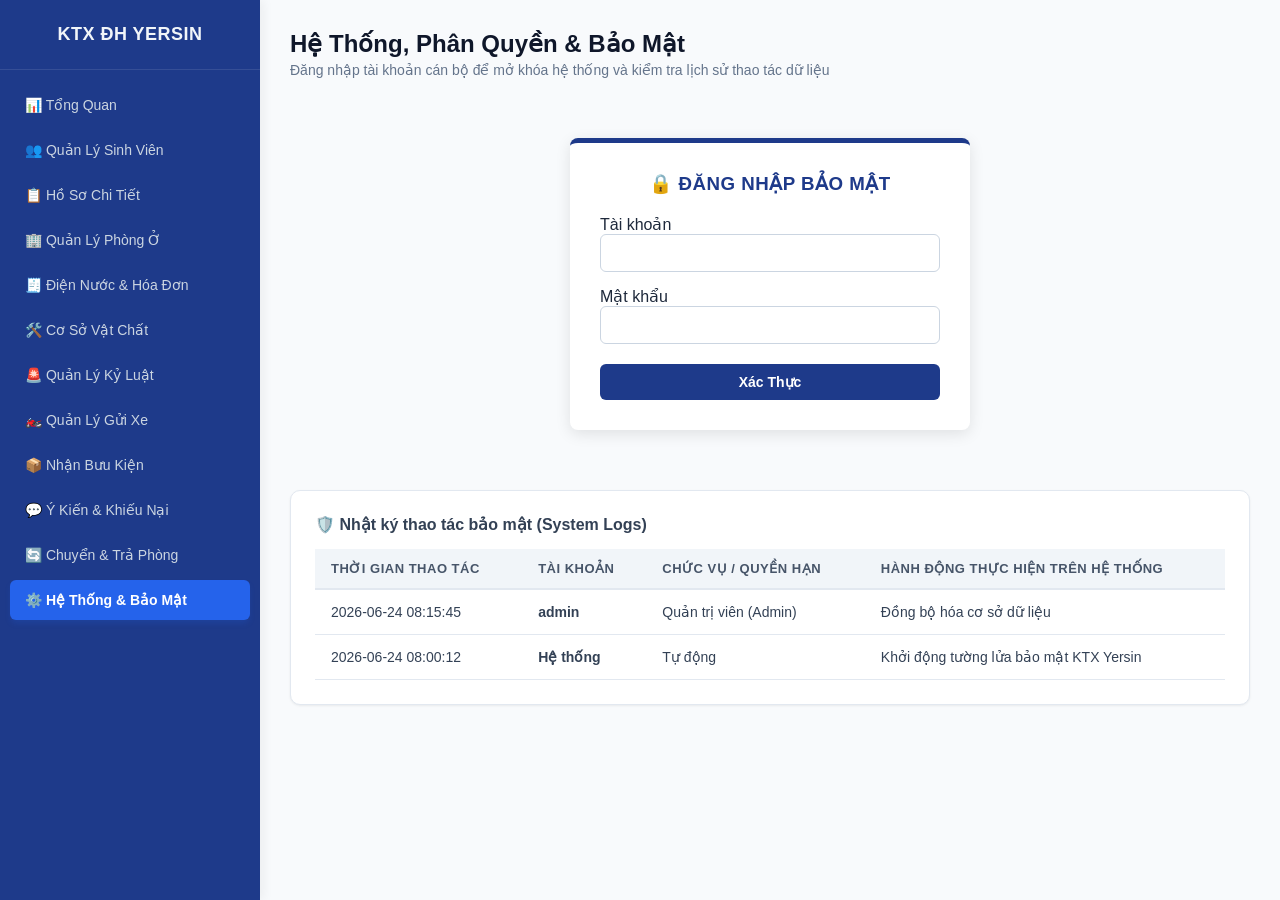
==== commit 4bf7528c: "hoan thanh tich hop chuc nang ho so chi tiet dien tu" ====
--- a/index.html
+++ b/index.html
@@ -29,6 +29,7 @@
         <ul>
             <li><a href="index.html" class="active">📊 Tổng Quan</a></li>
             <li><a href="sinhvien.html">👥 Quản Lý Sinh Viên</a></li>
+            <li><a href="hososv.html">📋 Hồ Sơ Chi Tiết</a></li>
             <li><a href="phong.html">🏢 Quản Lý Phòng Ở</a></li>
             <li><a href="hoadon.html">🧾 Điện Nước & Hóa Đơn</a></li>
             <li><a href="taisan.html">🛠️ Cơ Sở Vật Chất</a></li>
@@ -81,7 +82,6 @@
 
     <script>
         window.onload = function() {
-            // Kiểm tra phân quyền đăng nhập trước khi xem trang chủ
             const user = JSON.parse(sessionStorage.getItem("currentUser"));
             if(!user) {
                 alert("Vui lòng đăng nhập hệ thống!");
@@ -99,7 +99,6 @@
             const khieunai = JSON.parse(localStorage.getItem("khieuNaiData")) || [];
             const chuyenphong = JSON.parse(localStorage.getItem("chuyenPhongData")) || [];
 
-            // Gán số lượng
             document.getElementById("total-students").innerText = sv.length;
             document.getElementById("total-rooms").innerText = phong.length;
             document.getElementById("unpaid-bills").innerText = hoadon.filter(b => b.trangThai === "Chưa thanh toán").length;
@@ -110,7 +109,6 @@
             document.getElementById("pending-complaints").innerText = khieunai.filter(c => c.trangThai === "Chưa xử lý").length;
             document.getElementById("pending-moves").innerText = chuyenphong.filter(m => m.trangThai === "Chờ duyệt").length;
 
-            // Render 3 sinh viên mới nhất
             const recentSvBody = document.getElementById("recent-students");
             if(sv.length === 0) {
                 recentSvBody.innerHTML = "<tr><td colspan='3' style='text-align:center;color:#94a3b8;'>Chưa có sinh viên</td></tr>";
@@ -120,7 +118,6 @@
                 });
             }
 
-            // Render 3 khiếu nại mới nhất
             const complaintBody = document.getElementById("recent-complaints");
             if(khieunai.length === 0) {
                 complaintBody.innerHTML = "<tr><td colspan='3' style='text-align:center;color:#94a3b8;'>Không có khiếu nại mới</td></tr>";
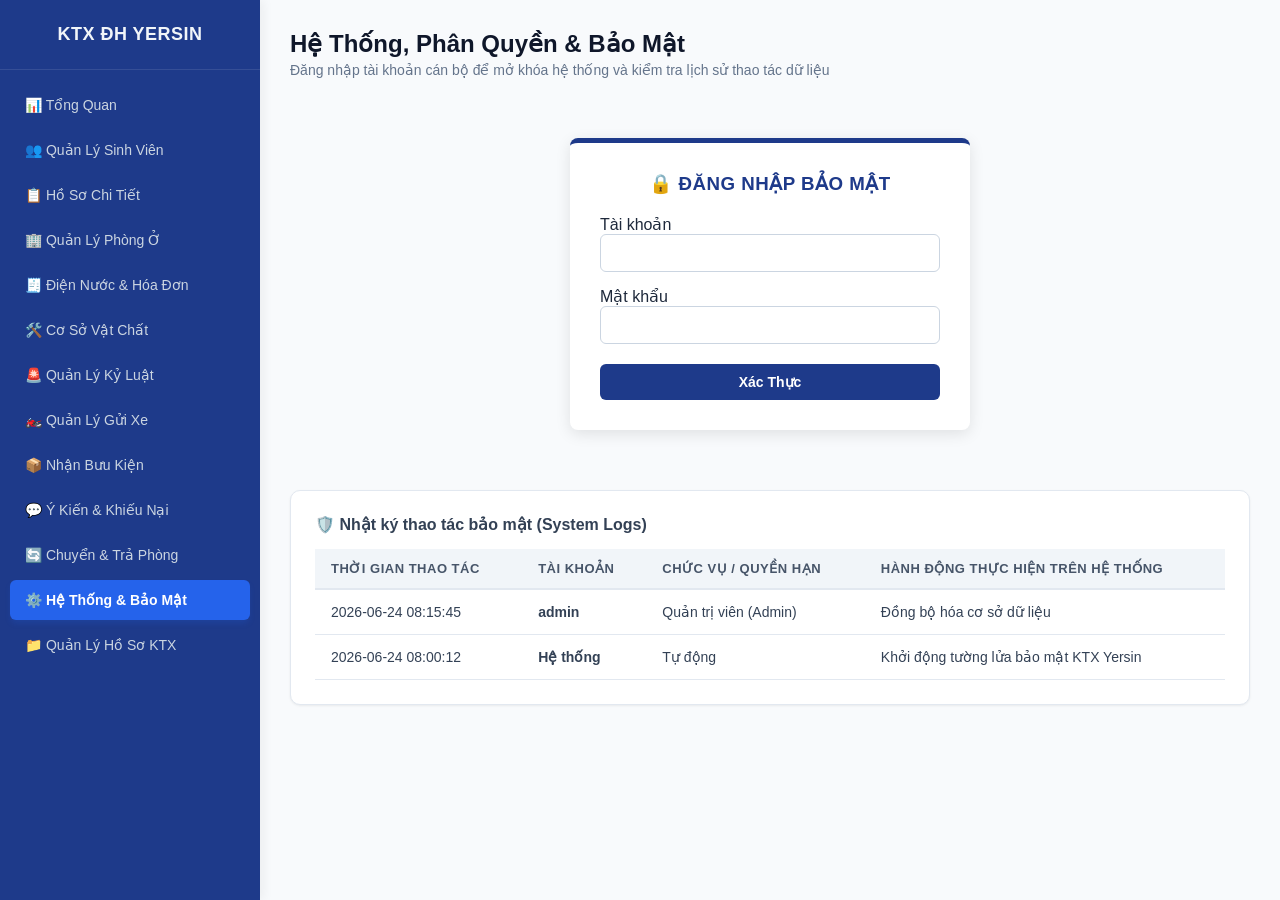
==== commit ab3b9b55: "hoan thanh form du an va chuc nang nhap sua xoa xuat word" ====
--- a/index.html
+++ b/index.html
@@ -30,7 +30,7 @@
             <li><a href="index.html" class="active">📊 Tổng Quan</a></li>
             <li><a href="sinhvien.html">👥 Quản Lý Sinh Viên</a></li>
             <li><a href="hososv.html">📋 Hồ Sơ Chi Tiết</a></li>
-            <li><a href="phong.html">🏢 Quản Lý Phòng Ở</a></li>
+            <li><a href="phong.html">🏢 Quản Lý Phòng Ở</   a></li>
             <li><a href="hoadon.html">🧾 Điện Nước & Hóa Đơn</a></li>
             <li><a href="taisan.html">🛠️ Cơ Sở Vật Chất</a></li>
             <li><a href="kyluat.html">🚨 Quản Lý Kỷ Luật</a></li>
@@ -39,13 +39,14 @@
             <li><a href="khieunai.html">💬 Ý Kiến & Khiếu Nại</a></li>
             <li><a href="chuyenphong.html">🔄 Chuyển & Trả Phòng</a></li>
             <li><a href="hethong.html">⚙️ Hệ Thống & Bảo Mật</a></li>
+            <li><a href="quanlyhoso.html">📁 Quản Lý Hồ Sơ KTX</a></li>
         </ul>
     </div>
 
     <div class="main-content">
         <div class="welcome-box">
-            <h2>Hệ thống Quản lý KTX Đại học Yersin</h2>
-            <p style="margin-top: 5px; opacity: 0.9;">Hệ thống quản trị thông minh: Quản lý toàn diện đời sống, tài sản, phương tiện, khiếu nại và bảo mật nội trú.</p>
+            <h2>Hệ thống Môi Trường KTX Đại học Yersin</h2>
+            <p style="margin-top: 5px; opacity: 0.9;">Hệ thống quản trị thông minh: Môi trường quản lý toàn diện đời sống, tài sản, phương tiện, khiếu nại và bảo mật nội trú.</p>
         </div>
 
         <div class="header"><h2>Số Liệu Toàn Hệ Thống</h2></div>
